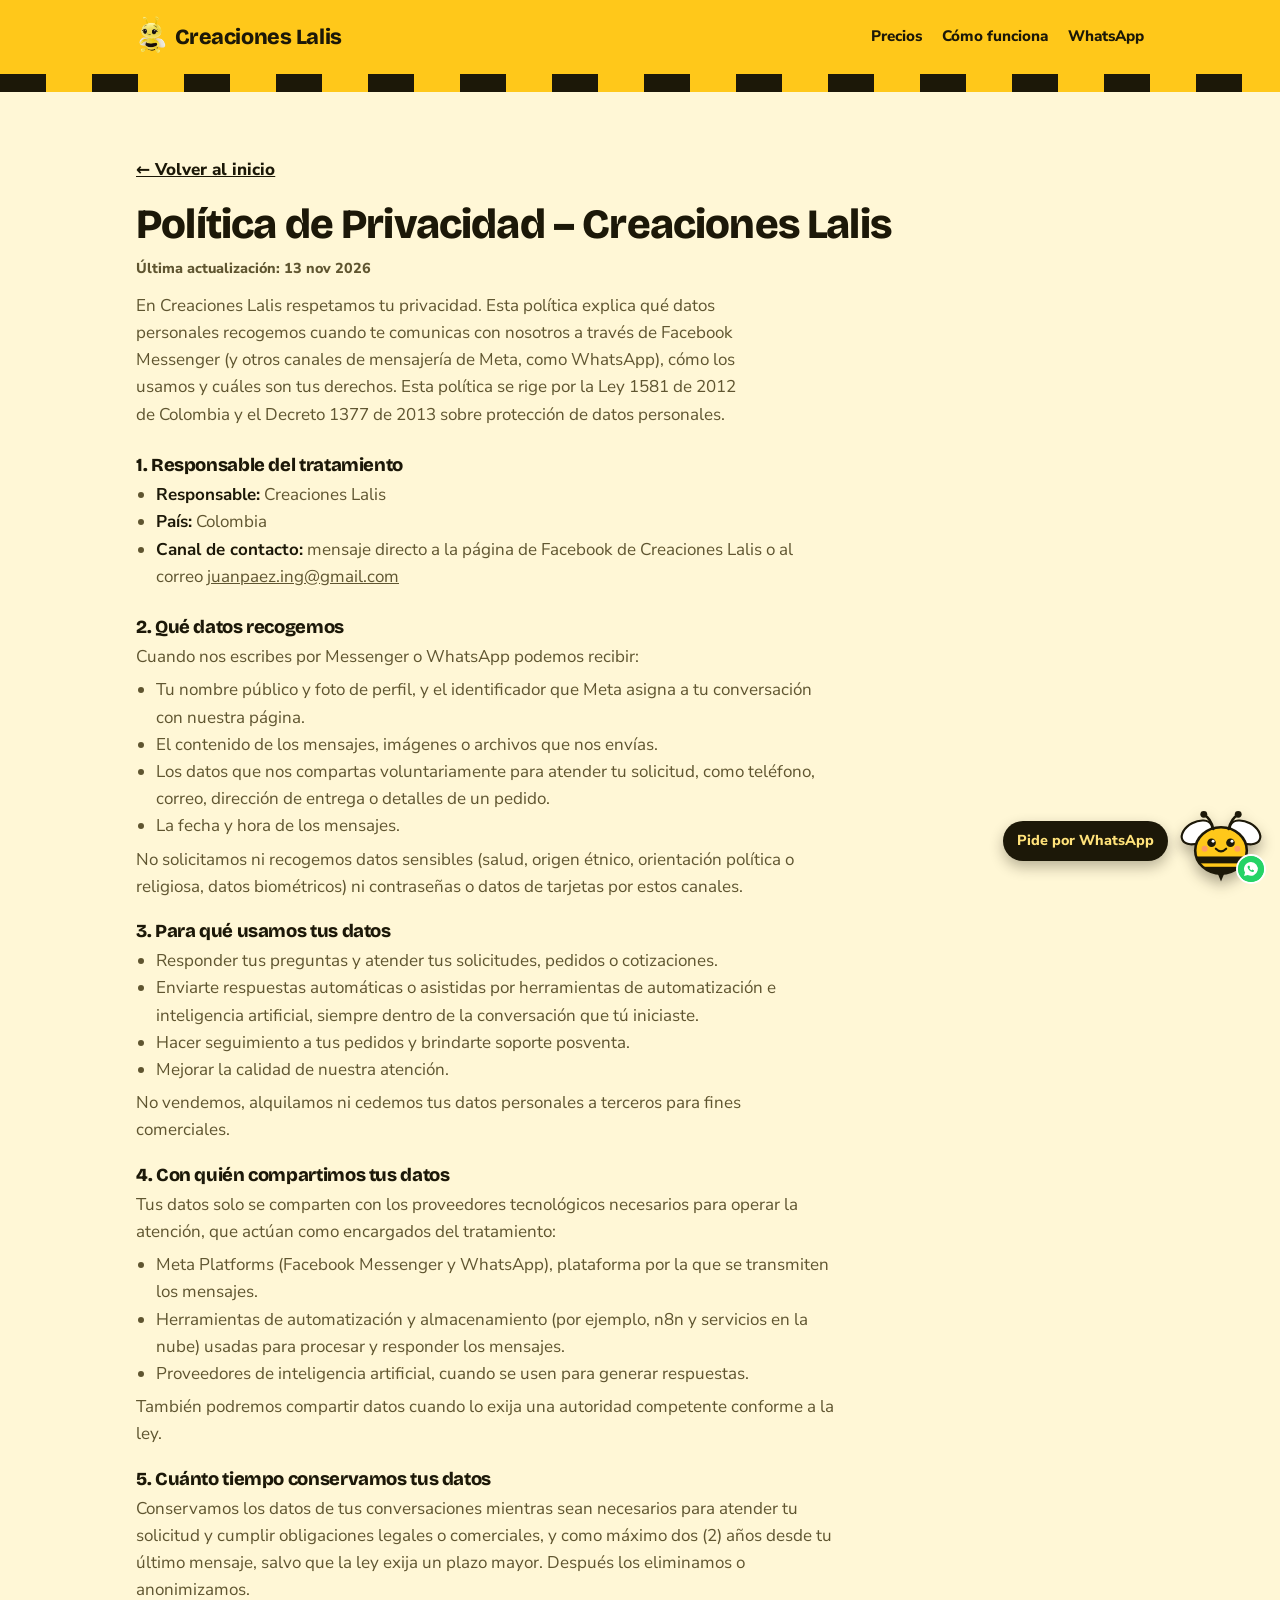
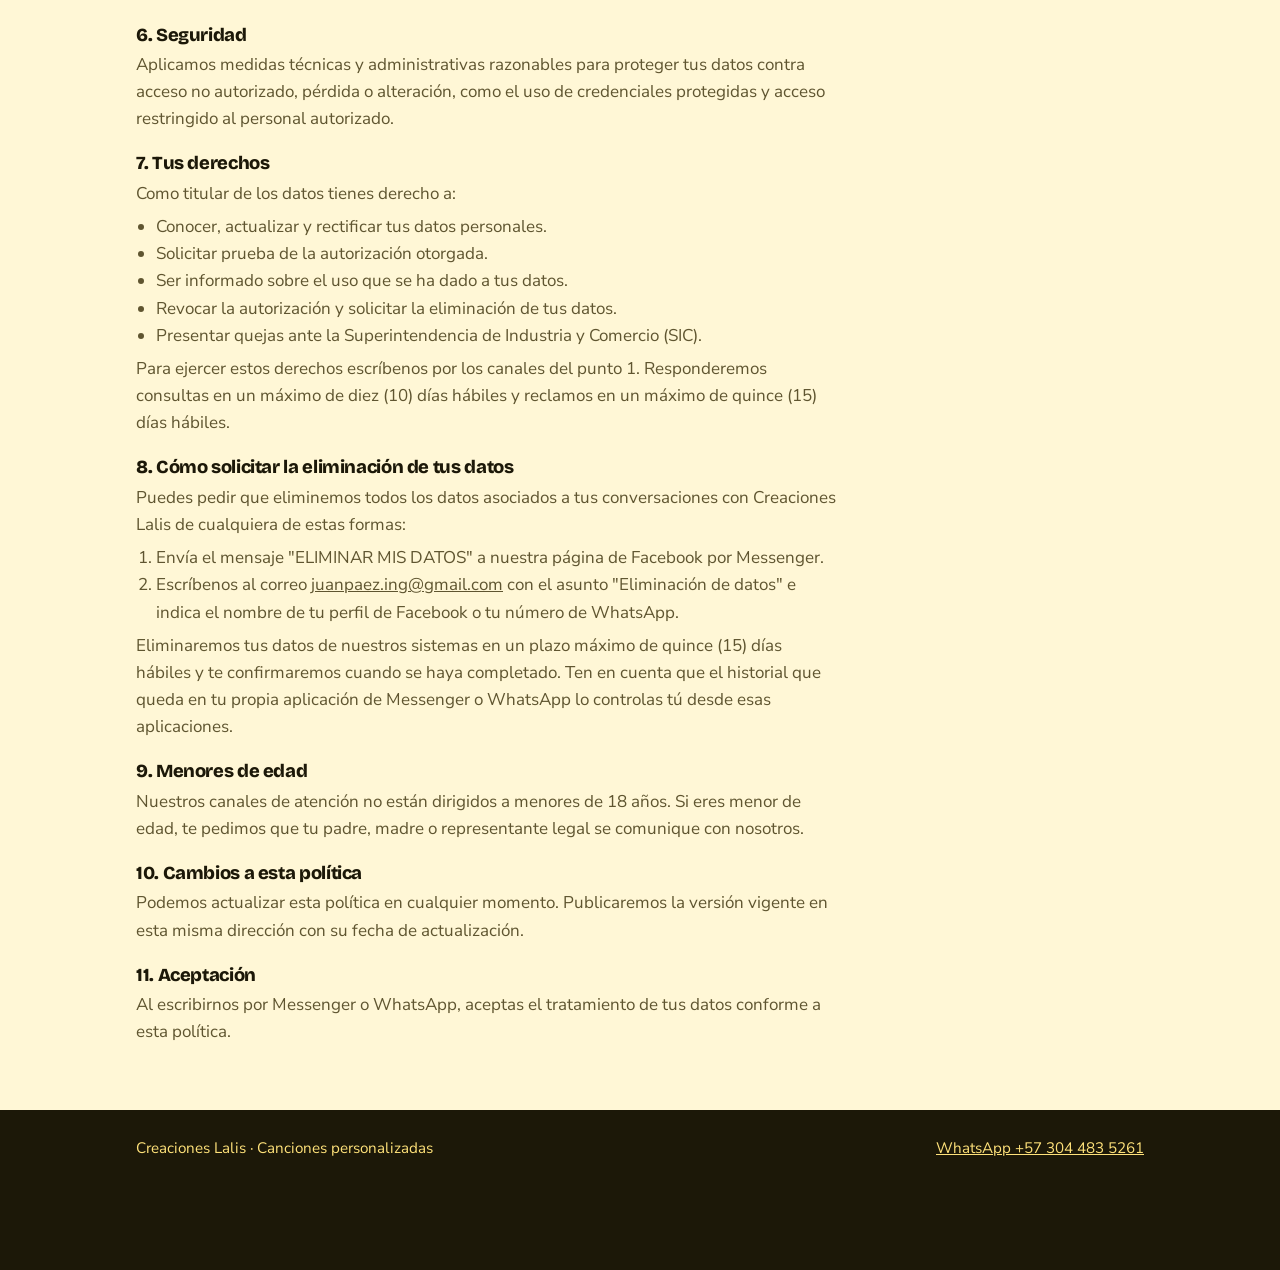
==== privacidad.html @ 0eedb2d9 "Página de Creaciones Lalis: canciones personalizadas Landing con precios, pedidos por WhatsApp, anim" ====
<!DOCTYPE html>
<html lang="es">
<head>
<meta charset="utf-8">
<meta name="viewport" content="width=device-width, initial-scale=1">
<meta name="description" content="Política de privacidad y tratamiento de datos de Creaciones Lalis.">
<link rel="icon" type="image/png" href="abeja.png">
<title>Política de privacidad · Creaciones Lalis</title>
<meta name="claude:viewport-fit-sides" content="cover">
<link rel="stylesheet" href="https://fonts.googleapis.com/css2?family=Bricolage+Grotesque:opsz,wght@12..96,500;12..96,800&family=Nunito+Sans:opsz,wght@6..12,400;6..12,600;6..12,800&display=swap">
<link rel="stylesheet" href="styles.css?v=5">

<header class="top">
  <div class="wrap">
    <a class="brand" href="index.html"><img src="abeja.png" width="234" height="351" alt="">Creaciones Lalis</a>
    <nav aria-label="Secciones">
      <a href="index.html#precios">Precios</a>
      <a href="index.html#como-funciona">Cómo funciona</a>
      <a href="https://wa.me/573044835261" target="_blank" rel="noopener">WhatsApp</a>
    </nav>
  </div>
</header>
<div class="stripes" aria-hidden="true"></div>

<main>
  <section class="privacy" id="privacidad">
    <div class="wrap">
      <a class="back" href="index.html">← Volver al inicio</a>
      <h1 class="page">Política de Privacidad – Creaciones Lalis</h1>
      <p class="updated">Última actualización: 13 nov 2026</p>
      <p class="lead">En Creaciones Lalis respetamos tu privacidad. Esta política explica qué datos personales recogemos cuando te comunicas con nosotros a través de Facebook Messenger (y otros canales de mensajería de Meta, como WhatsApp), cómo los usamos y cuáles son tus derechos. Esta política se rige por la Ley 1581 de 2012 de Colombia y el Decreto 1377 de 2013 sobre protección de datos personales.</p>
      <div class="cols">
        <div>
          <h3>1. Responsable del tratamiento</h3>
          <ul>
            <li><strong>Responsable:</strong> Creaciones Lalis</li>
            <li><strong>País:</strong> Colombia</li>
            <li><strong>Canal de contacto:</strong> mensaje directo a la página de Facebook de Creaciones Lalis o al correo <a href="mailto:juanpaez.ing@gmail.com">juanpaez.ing@gmail.com</a></li>
          </ul>
        </div>
        <div>
          <h3>2. Qué datos recogemos</h3>
          <p>Cuando nos escribes por Messenger o WhatsApp podemos recibir:</p>
          <ul>
            <li>Tu nombre público y foto de perfil, y el identificador que Meta asigna a tu conversación con nuestra página.</li>
            <li>El contenido de los mensajes, imágenes o archivos que nos envías.</li>
            <li>Los datos que nos compartas voluntariamente para atender tu solicitud, como teléfono, correo, dirección de entrega o detalles de un pedido.</li>
            <li>La fecha y hora de los mensajes.</li>
          </ul>
          <p>No solicitamos ni recogemos datos sensibles (salud, origen étnico, orientación política o religiosa, datos biométricos) ni contraseñas o datos de tarjetas por estos canales.</p>
        </div>
        <div>
          <h3>3. Para qué usamos tus datos</h3>
          <ul>
            <li>Responder tus preguntas y atender tus solicitudes, pedidos o cotizaciones.</li>
            <li>Enviarte respuestas automáticas o asistidas por herramientas de automatización e inteligencia artificial, siempre dentro de la conversación que tú iniciaste.</li>
            <li>Hacer seguimiento a tus pedidos y brindarte soporte posventa.</li>
            <li>Mejorar la calidad de nuestra atención.</li>
          </ul>
          <p>No vendemos, alquilamos ni cedemos tus datos personales a terceros para fines comerciales.</p>
        </div>
        <div>
          <h3>4. Con quién compartimos tus datos</h3>
          <p>Tus datos solo se comparten con los proveedores tecnológicos necesarios para operar la atención, que actúan como encargados del tratamiento:</p>
          <ul>
            <li>Meta Platforms (Facebook Messenger y WhatsApp), plataforma por la que se transmiten los mensajes.</li>
            <li>Herramientas de automatización y almacenamiento (por ejemplo, n8n y servicios en la nube) usadas para procesar y responder los mensajes.</li>
            <li>Proveedores de inteligencia artificial, cuando se usen para generar respuestas.</li>
          </ul>
          <p>También podremos compartir datos cuando lo exija una autoridad competente conforme a la ley.</p>
        </div>
        <div>
          <h3>5. Cuánto tiempo conservamos tus datos</h3>
          <p>Conservamos los datos de tus conversaciones mientras sean necesarios para atender tu solicitud y cumplir obligaciones legales o comerciales, y como máximo dos (2) años desde tu último mensaje, salvo que la ley exija un plazo mayor. Después los eliminamos o anonimizamos.</p>
        </div>
        <div>
          <h3>6. Seguridad</h3>
          <p>Aplicamos medidas técnicas y administrativas razonables para proteger tus datos contra acceso no autorizado, pérdida o alteración, como el uso de credenciales protegidas y acceso restringido al personal autorizado.</p>
        </div>
        <div>
          <h3>7. Tus derechos</h3>
          <p>Como titular de los datos tienes derecho a:</p>
          <ul>
            <li>Conocer, actualizar y rectificar tus datos personales.</li>
            <li>Solicitar prueba de la autorización otorgada.</li>
            <li>Ser informado sobre el uso que se ha dado a tus datos.</li>
            <li>Revocar la autorización y solicitar la eliminación de tus datos.</li>
            <li>Presentar quejas ante la Superintendencia de Industria y Comercio (SIC).</li>
          </ul>
          <p>Para ejercer estos derechos escríbenos por los canales del punto 1. Responderemos consultas en un máximo de diez (10) días hábiles y reclamos en un máximo de quince (15) días hábiles.</p>
        </div>
        <div>
          <h3>8. Cómo solicitar la eliminación de tus datos</h3>
          <p>Puedes pedir que eliminemos todos los datos asociados a tus conversaciones con Creaciones Lalis de cualquiera de estas formas:</p>
          <ol>
            <li>Envía el mensaje "ELIMINAR MIS DATOS" a nuestra página de Facebook por Messenger.</li>
            <li>Escríbenos al correo <a href="mailto:juanpaez.ing@gmail.com">juanpaez.ing@gmail.com</a> con el asunto "Eliminación de datos" e indica el nombre de tu perfil de Facebook o tu número de WhatsApp.</li>
          </ol>
          <p>Eliminaremos tus datos de nuestros sistemas en un plazo máximo de quince (15) días hábiles y te confirmaremos cuando se haya completado. Ten en cuenta que el historial que queda en tu propia aplicación de Messenger o WhatsApp lo controlas tú desde esas aplicaciones.</p>
        </div>
        <div>
          <h3>9. Menores de edad</h3>
          <p>Nuestros canales de atención no están dirigidos a menores de 18 años. Si eres menor de edad, te pedimos que tu padre, madre o representante legal se comunique con nosotros.</p>
        </div>
        <div>
          <h3>10. Cambios a esta política</h3>
          <p>Podemos actualizar esta política en cualquier momento. Publicaremos la versión vigente en esta misma dirección con su fecha de actualización.</p>
        </div>
        <div>
          <h3>11. Aceptación</h3>
          <p>Al escribirnos por Messenger o WhatsApp, aceptas el tratamiento de tus datos conforme a esta política.</p>
        </div>
      </div>
    </div>
  </section>
</main>

<footer>
  <div class="wrap">
    <span>Creaciones Lalis · Canciones personalizadas</span>
    <a href="https://wa.me/573044835261" target="_blank" rel="noopener">WhatsApp +57 304 483 5261</a>
  </div>
</footer>

<a class="abejita-boton" style="position:fixed;right:16px;bottom:16px;z-index:9999;display:flex" href="https://wa.me/573044835261?text=Hola%2C%20quiero%20pedir%20una%20canci%C3%B3n%20personalizada." target="_blank" rel="noopener" aria-label="Pedir por WhatsApp">
  <span class="abejita-texto">Pide por WhatsApp</span>
  <span class="abejita-circulo">
    <svg class="abejita-dibujo" viewBox="0 0 100 100" aria-hidden="true">
      <defs><clipPath id="abejita-cuerpo"><ellipse cx="50" cy="61" rx="30" ry="27"/></clipPath></defs>
      <path d="M45 85 L50 97 L55 85 Z" fill="#1c1808"/>
      <g class="ala ala-izq"><ellipse cx="22" cy="40" rx="19" ry="12" transform="rotate(-28 22 40)" fill="#ffffff" stroke="#1c1808" stroke-width="2.5"/></g>
      <g class="ala ala-der"><ellipse cx="78" cy="40" rx="19" ry="12" transform="rotate(28 78 40)" fill="#ffffff" stroke="#1c1808" stroke-width="2.5"/></g>
      <ellipse cx="50" cy="61" rx="30" ry="27" fill="#ffc81a"/>
      <g clip-path="url(#abejita-cuerpo)" fill="#1c1808"><rect x="15" y="68" width="70" height="8"/><rect x="15" y="80" width="70" height="8"/></g>
      <ellipse cx="50" cy="61" rx="30" ry="27" fill="none" stroke="#1c1808" stroke-width="3"/>
      <path d="M41 36 Q38 24 31 20 M59 36 Q62 24 69 20" fill="none" stroke="#1c1808" stroke-width="3" stroke-linecap="round"/>
      <circle cx="30" cy="19" r="4" fill="#1c1808"/><circle cx="70" cy="19" r="4" fill="#1c1808"/>
      <circle cx="39" cy="52" r="5" fill="#1c1808"/><circle cx="61" cy="52" r="5" fill="#1c1808"/>
      <circle cx="40.8" cy="50.2" r="1.7" fill="#ffffff"/><circle cx="62.8" cy="50.2" r="1.7" fill="#ffffff"/>
      <circle cx="31" cy="59" r="3.5" fill="#ff8f7a" opacity="0.75"/><circle cx="69" cy="59" r="3.5" fill="#ff8f7a" opacity="0.75"/>
      <path d="M44 59 Q50 65 56 59" fill="none" stroke="#1c1808" stroke-width="2.5" stroke-linecap="round"/>
    </svg>
    <svg class="abejita-sello" viewBox="0 0 24 24" aria-hidden="true"><circle cx="12" cy="12" r="12" fill="#25d366"/><path fill="#fff" d="M12 5.5a6.4 6.4 0 0 0-5.5 9.7L5.6 18.5l3.4-.9A6.4 6.4 0 1 0 12 5.5z"/><path fill="#25d366" d="M9.6 8.9c-.3 0-.6.4-.7.9-.2 1 .4 2.300 1.500 3.400 1.100 1.100 2.400 1.700 3.400 1.500.5-.1.900-.4.900-.7v-.9l-1.500-.6-.6.7c-.9-.3-1.800-1.200-2.100-2.100l.7-.6-.6-1.500z"/></svg>
  </span>
</a>
</html>
---- styles.css ----
/* Layout: bandas de ancho completo (miel / panal / negro abeja) con un contenedor central de 1040px;
   el panal de hexágonos del hero y la franja rayada son los únicos adornos. */
:root {
  --bg: #fff7d6;
  --surface: #fffdf3;
  --fg: #1c1808;
  --muted: #5f5530;
  --line: #e6d48a;
  --honey: #ffc81a;
  --honey-deep: #e89c00;
  --on-honey: #1c1808;
  --ink: #1c1808;
  --on-ink: #ffe27a;
  --focus: #7a4b00;
  --display: "Bricolage Grotesque", "Trebuchet MS", system-ui, sans-serif;
  --body: "Nunito Sans", "Segoe UI", system-ui, sans-serif;
}
@media (prefers-color-scheme: dark) {
  :root:not([data-theme="light"]) {
    --bg: #15120a; --surface: #211c0e; --fg: #fdf1c4; --muted: #c2b47e; --line: #4a3f1a;
    --honey: #ffc81a; --honey-deep: #ffb300; --on-honey: #1c1808;
    --ink: #0b0904; --on-ink: #ffe27a; --focus: #ffe27a; color-scheme: dark;
  }
}
:root[data-theme="dark"] {
  --bg: #15120a; --surface: #211c0e; --fg: #fdf1c4; --muted: #c2b47e; --line: #4a3f1a;
  --honey: #ffc81a; --honey-deep: #ffb300; --on-honey: #1c1808;
  --ink: #0b0904; --on-ink: #ffe27a; --focus: #ffe27a; color-scheme: dark;
}

* { box-sizing: border-box; }
html { scroll-behavior: smooth; }
body { margin: 0; background: var(--bg); color: var(--fg); font-family: var(--body); font-size: 17px; line-height: 1.6; }
.wrap { max-width: 1040px; margin-inline: auto; padding-left: max(16px, env(safe-area-inset-left, 0px)); padding-right: max(16px, env(safe-area-inset-right, 0px)); }
h1, h2, h3 { font-family: var(--display); font-weight: 800; line-height: 1.05; margin: 0; text-wrap: balance; letter-spacing: -0.02em; }
h2, h1.page { font-size: clamp(1.8rem, 4.5vw, 2.6rem); }
p { margin: 0; }
a { color: inherit; }
:focus-visible { outline: 3px solid var(--focus); outline-offset: 3px; border-radius: 4px; }

/* Encabezado */
.top { background: var(--honey); color: var(--on-honey); }
.top .wrap { display: flex; flex-wrap: wrap; align-items: center; justify-content: space-between; gap: 8px 24px; padding-block: 14px; }
.brand { font-family: var(--display); font-weight: 800; font-size: 1.35rem; text-decoration: none; letter-spacing: -0.02em; }
.top nav { display: flex; flex-wrap: wrap; gap: 4px 20px; font-weight: 800; font-size: 0.95rem; }
.top nav a { text-decoration: none; border-bottom: 2px solid transparent; }
.top nav a:hover { border-bottom-color: var(--on-honey); }

/* Hero */
.hero { background: var(--honey); color: var(--on-honey); }
.hero .wrap { display: grid; grid-template-columns: 1.25fr 1fr; gap: 32px; align-items: center; padding-block: 40px 56px; }
.hero h1 { font-size: clamp(2.5rem, 7.5vw, 4.6rem); }
.hero p { font-size: 1.15rem; max-width: 46ch; margin-top: 20px; }
.cta-row { display: flex; flex-wrap: wrap; gap: 12px; margin-top: 28px; }
.btn { display: inline-block; font-family: var(--body); font-weight: 800; font-size: 1rem; text-decoration: none; padding: 13px 22px; border-radius: 999px; border: 2px solid var(--ink); cursor: pointer; }
.btn-dark { background: var(--ink); color: var(--on-ink); }
.btn-dark:hover { background: #3a3110; }
.btn-line { background: transparent; color: var(--on-honey); }
.btn-line:hover { background: rgba(28, 24, 8, 0.1); }
.btn:disabled, .btn[aria-disabled="true"] { opacity: 0.45; cursor: not-allowed; pointer-events: none; }

.mascot { margin: 0; max-width: 400px; width: 100%; justify-self: center; }
.mascot img { display: block; width: 100%; height: auto; filter: drop-shadow(0 18px 14px rgba(28, 24, 8, 0.28)); }
.mascot.small { max-width: 190px; justify-self: start; }
.brand { display: inline-flex; align-items: center; gap: 8px; }
.brand img { width: auto; height: 46px; }

.stripes { height: 18px; background: repeating-linear-gradient(90deg, var(--ink) 0 46px, var(--honey) 46px 92px); }

/* Secciones */
section .wrap { padding-block: 64px; }
.lead { color: var(--muted); max-width: 60ch; margin-top: 12px; }

/* Precios */
.plans { display: grid; grid-template-columns: repeat(3, 1fr); gap: 18px; margin-top: 32px; align-items: stretch; }
.plan { background: var(--surface); border: 2px solid var(--line); border-radius: 22px; padding: 26px 24px; display: flex; flex-direction: column; gap: 14px; min-width: 0; }
.plan h3 { font-size: 1.35rem; }
.price { font-family: var(--display); font-weight: 800; font-size: 3rem; line-height: 1; font-variant-numeric: tabular-nums; letter-spacing: -0.03em; }
.price small { font-family: var(--body); font-size: 0.9rem; font-weight: 800; letter-spacing: 0.06em; margin-left: 6px; }
.plan ul { list-style: none; margin: 0; padding: 0; display: grid; gap: 8px; flex: 1; }
.plan li { padding-left: 22px; position: relative; }
.plan li::before { content: ""; position: absolute; left: 0; top: 0.5em; width: 11px; height: 12px; background: var(--honey-deep); clip-path: polygon(50% 0, 100% 25%, 100% 75%, 50% 100%, 0 75%, 0 25%); }
.plan .btn { text-align: center; border-color: var(--fg); color: var(--fg); background: transparent; }
.plan .btn:hover { background: var(--honey); color: var(--on-honey); border-color: var(--honey); }
.plan.star { background: var(--ink); color: var(--on-ink); border-color: var(--ink); }
.plan.star li::before { background: var(--honey); }
.plan.star .btn { background: var(--honey); color: var(--on-honey); border-color: var(--honey); }
.tag { align-self: flex-start; font-size: 0.75rem; font-weight: 800; letter-spacing: 0.1em; text-transform: uppercase; background: var(--honey); color: var(--on-honey); padding: 3px 10px; border-radius: 999px; }

/* Pasos */
.how { background: var(--surface); border-block: 2px solid var(--line); }
.steps { list-style: none; margin: 32px 0 0; padding: 0; display: grid; grid-template-columns: repeat(3, 1fr); gap: 28px; counter-reset: paso; }
.steps li { counter-increment: paso; min-width: 0; }
.steps li::before { content: counter(paso); display: grid; place-items: center; width: 54px; aspect-ratio: 1 / 1.1547; clip-path: polygon(50% 0, 100% 25%, 100% 75%, 50% 100%, 0 75%, 0 25%); background: var(--honey); color: var(--on-honey); font-family: var(--display); font-weight: 800; font-size: 1.5rem; margin-bottom: 14px; }
.steps h3 { font-size: 1.25rem; margin-bottom: 6px; }
.steps p { color: var(--muted); }

/* Cierre */
.final .wrap { display: grid; grid-template-columns: auto 1fr; gap: 40px; align-items: center; }
.final-text { display: grid; gap: 18px; justify-items: start; min-width: 0; }
.final .lead { margin-top: 0; }
.final .btn-dark { border-color: var(--honey); background: var(--honey); color: var(--on-honey); font-size: 1.1rem; padding: 15px 28px; }
.final .btn-dark:hover { background: var(--honey-deep); }
.legal { font-size: 0.9rem; color: var(--muted); }

/* Privacidad */
.privacy { background: var(--bg); }
.back { display: inline-block; font-weight: 800; margin-bottom: 20px; }
.privacy .cols { display: grid; gap: 22px; margin-top: 28px; max-width: 70ch; }
.privacy h3 { font-size: 1.15rem; margin-bottom: 6px; }
.privacy ul, .privacy ol { margin: 6px 0; padding-left: 20px; }
.privacy .updated { font-weight: 800; font-size: 0.9rem; margin-top: 10px; color: var(--muted); }
.privacy a { overflow-wrap: anywhere; }
.privacy p, .privacy li { color: var(--muted); }
.privacy strong { color: var(--fg); }

footer { background: var(--ink); color: var(--on-ink); }
footer .wrap { padding-block: 26px; display: flex; flex-wrap: wrap; justify-content: space-between; gap: 8px 24px; font-size: 0.95rem; }

@media (max-width: 780px) {
  .hero .wrap { grid-template-columns: 1fr; }
  .plans, .steps { grid-template-columns: 1fr; }
  .mascot { max-width: 260px; }
  .final .wrap { grid-template-columns: 1fr; gap: 28px; }
  .mascot.small { max-width: 150px; }
  section .wrap { padding-block: 48px; }
}

/* Botón flotante de WhatsApp */
.abejita-boton { position: fixed; z-index: 30; right: calc(16px + env(safe-area-inset-right, 0px)); bottom: calc(16px + env(safe-area-inset-bottom, 0px)); display: flex; align-items: center; gap: 10px; text-decoration: none; }
.abejita-circulo { position: relative; display: block; width: 86px; height: 86px; }
.abejita-dibujo { display: block; width: 100%; height: 100%; overflow: visible; filter: drop-shadow(0 7px 7px rgba(28, 24, 8, 0.35)); }
.abejita-sello { position: absolute; right: -2px; bottom: 0; width: 30px; height: 30px; border-radius: 50%; border: 2px solid #ffffff; background: #25d366; }
.abejita-texto { background: var(--ink); color: var(--on-ink); font-weight: 800; font-size: 0.9rem; padding: 8px 14px; border-radius: 999px; box-shadow: 0 6px 14px rgba(28, 24, 8, 0.3); }
footer .wrap { padding-bottom: 110px; }
@media (max-width: 560px) { .abejita-texto { display: none; } }

/* Promesa de pago en el hero */
.hero .promesa { display: inline-flex; align-items: center; gap: 10px; margin: 0 0 22px; max-width: none; background: var(--ink); color: var(--on-ink); font-weight: 800; font-size: 1.05rem; line-height: 1.25; padding: 10px 18px 10px 10px; border-radius: 999px; position: relative; overflow: hidden; box-shadow: 5px 5px 0 rgba(28, 24, 8, 0.25); }
.promesa svg { width: 30px; height: 30px; flex: none; }
.promesa circle { fill: #25d366; }
.promesa path { fill: none; stroke: #ffffff; stroke-width: 3; stroke-linecap: round; stroke-linejoin: round; stroke-dasharray: 20; stroke-dashoffset: 0; }
.lead strong { color: var(--fg); }

/* Animaciones */
.sky { display: none; }
.btn { position: relative; overflow: hidden; transition: transform 0.18s ease, background-color 0.18s ease, color 0.18s ease; }
.hero .btn-dark { --ring: rgba(28, 24, 8, 0.4); }
.final .btn-dark, .plan.star .btn { --ring: rgba(255, 200, 26, 0.55); }

@media (prefers-reduced-motion: no-preference) {
  /* Botones: se levantan al pasar el cursor, laten y les cruza un brillo */
  .btn:hover { transform: translateY(-3px) scale(1.04); }
  .btn:active { transform: translateY(0) scale(0.97); }
  .btn-dark, .plan.star .btn { animation: latido 2.2s ease-out infinite; }
  @keyframes latido {
    0% { box-shadow: 0 0 0 0 var(--ring); }
    70%, 100% { box-shadow: 0 0 0 16px transparent; }
  }
  .btn-dark::after, .plan .btn::after {
    content: ""; position: absolute; top: 0; bottom: 0; left: -60%; width: 40%;
    background: linear-gradient(100deg, transparent, rgba(255, 255, 255, 0.55), transparent);
    transform: skewX(-20deg); animation: brillo 3.4s ease-in-out infinite; pointer-events: none;
  }
  .plan .btn::after { animation-delay: 1.1s; }
  @keyframes brillo { 0%, 55% { left: -60%; } 100% { left: 130%; } }

  /* Hero: el texto entra y el astronauta flota */
  .hero h1, .hero p, .hero .cta-row { animation: entrar 0.7s cubic-bezier(0.2, 0.8, 0.2, 1) backwards; }
  .hero p { animation-delay: 0.12s; }
  .hero .cta-row { animation-delay: 0.24s; }
  @keyframes entrar { from { opacity: 0; transform: translateY(22px); } }
  .mascot img { animation: flotar 4.5s ease-in-out infinite; }
  .mascot.small img { animation-duration: 3.6s; }
  @keyframes flotar { 0%, 100% { transform: translateY(0) rotate(-2deg); } 50% { transform: translateY(-16px) rotate(2deg); } }

  /* Franja de abeja en movimiento */
  .stripes { animation: franja 2.5s linear infinite; }
  @keyframes franja { to { background-position: 92px 0; } }

  /* Botón flotante: late, la abeja se mece y crece al pasar el cursor */
  .abejita-circulo { transition: transform 0.2s ease; }
  .abejita-boton:hover .abejita-circulo { transform: scale(1.12) rotate(-6deg); }
  .abejita-dibujo { animation: mecer 2.4s ease-in-out infinite; }
  .abejita-dibujo .ala { animation: batir 0.16s linear infinite alternate; }
  .abejita-dibujo .ala-izq { transform-origin: 40px 46px; }
  .abejita-dibujo .ala-der { transform-origin: 60px 46px; }
  .abejita-sello { animation: latido-abejita 2.2s ease-out infinite; }
  @keyframes latido-abejita {
    0% { box-shadow: 0 0 0 0 rgba(37, 211, 102, 0.7); }
    70%, 100% { box-shadow: 0 0 0 14px rgba(37, 211, 102, 0); }
  }
  @keyframes mecer { 0%, 100% { transform: translateY(0) rotate(-5deg); } 50% { transform: translateY(-7px) rotate(5deg); } }
  @keyframes batir { from { transform: rotate(0deg) scaleY(1); } to { transform: rotate(0deg) scaleY(0.55); } }

  /* Promesa de pago: entra rebotando, se sacude cada tanto, el chulo se dibuja y le cruza un brillo */
  .hero .promesa { animation: caer 0.8s cubic-bezier(0.3, 1.6, 0.5, 1) backwards, sacudir 4s ease-in-out 1.2s infinite; transform-origin: 20% 50%; }
  .promesa svg { animation: saltar 4s ease-in-out 1.2s infinite; }
  .promesa path { animation: chulo 4s ease-out 0.5s infinite; }
  .promesa::after { content: ""; position: absolute; top: 0; bottom: 0; left: -40%; width: 30%; background: linear-gradient(100deg, transparent, rgba(255, 226, 122, 0.5), transparent); transform: skewX(-20deg); animation: brillo 4s ease-in-out infinite; }
  @keyframes caer { from { opacity: 0; transform: translateY(-40px) rotate(-8deg) scale(0.7); } }
  @keyframes sacudir { 0%, 12%, 100% { transform: rotate(0) scale(1); } 2% { transform: rotate(-3deg) scale(1.05); } 5% { transform: rotate(3deg) scale(1.05); } 8% { transform: rotate(-2deg) scale(1.03); } }
  @keyframes saltar { 0%, 14%, 100% { transform: scale(1); } 6% { transform: scale(1.3); } }
  @keyframes chulo { 0% { stroke-dashoffset: 20; } 12%, 100% { stroke-dashoffset: 0; } }

  /* Tarjetas y pasos */
  .plan { transition: transform 0.2s ease, box-shadow 0.2s ease; }
  .plan:hover { transform: translateY(-6px); box-shadow: 0 14px 0 -6px var(--honey-deep); }
  .steps li::before { transition: transform 0.3s ease; }
  .steps li:hover::before { transform: rotate(60deg) scale(1.1); }
  .brand img { animation: flotar 3s ease-in-out infinite; }

  /* Rastro de vuelo: una abejita recorre la pantalla dejando una línea punteada */
  .sky { display: block; position: fixed; inset: 0; overflow: hidden; pointer-events: none; z-index: 20; }
  .sky svg { position: absolute; inset: 0; width: 100%; height: 100%; }
  .sky .tall { display: none; }
  @media (max-aspect-ratio: 1/1) { .sky .wide { display: none; } .sky .tall { display: block; } }
  .sky .halo { stroke: rgba(255, 255, 255, 0.2); stroke-width: 4; }
  .sky .trail { stroke: rgba(28, 24, 8, 0.35); stroke-width: 1.8; stroke-dasharray: 1 12; }
  .sky .body { fill: #ffc81a; stroke: #1c1808; stroke-width: 1.5; }
  .sky .stripe { stroke: #1c1808; stroke-width: 3; fill: none; }
  .sky .eye { fill: #1c1808; }
  .sky .wings ellipse { fill: rgba(255, 255, 255, 0.85); stroke: #1c1808; stroke-width: 1; }
  .sky .wings { transform-origin: 0 -2px; animation: aleteo 0.12s linear infinite alternate; }
  @keyframes aleteo { from { transform: scaleY(1); } to { transform: scaleY(0.45); } }
}
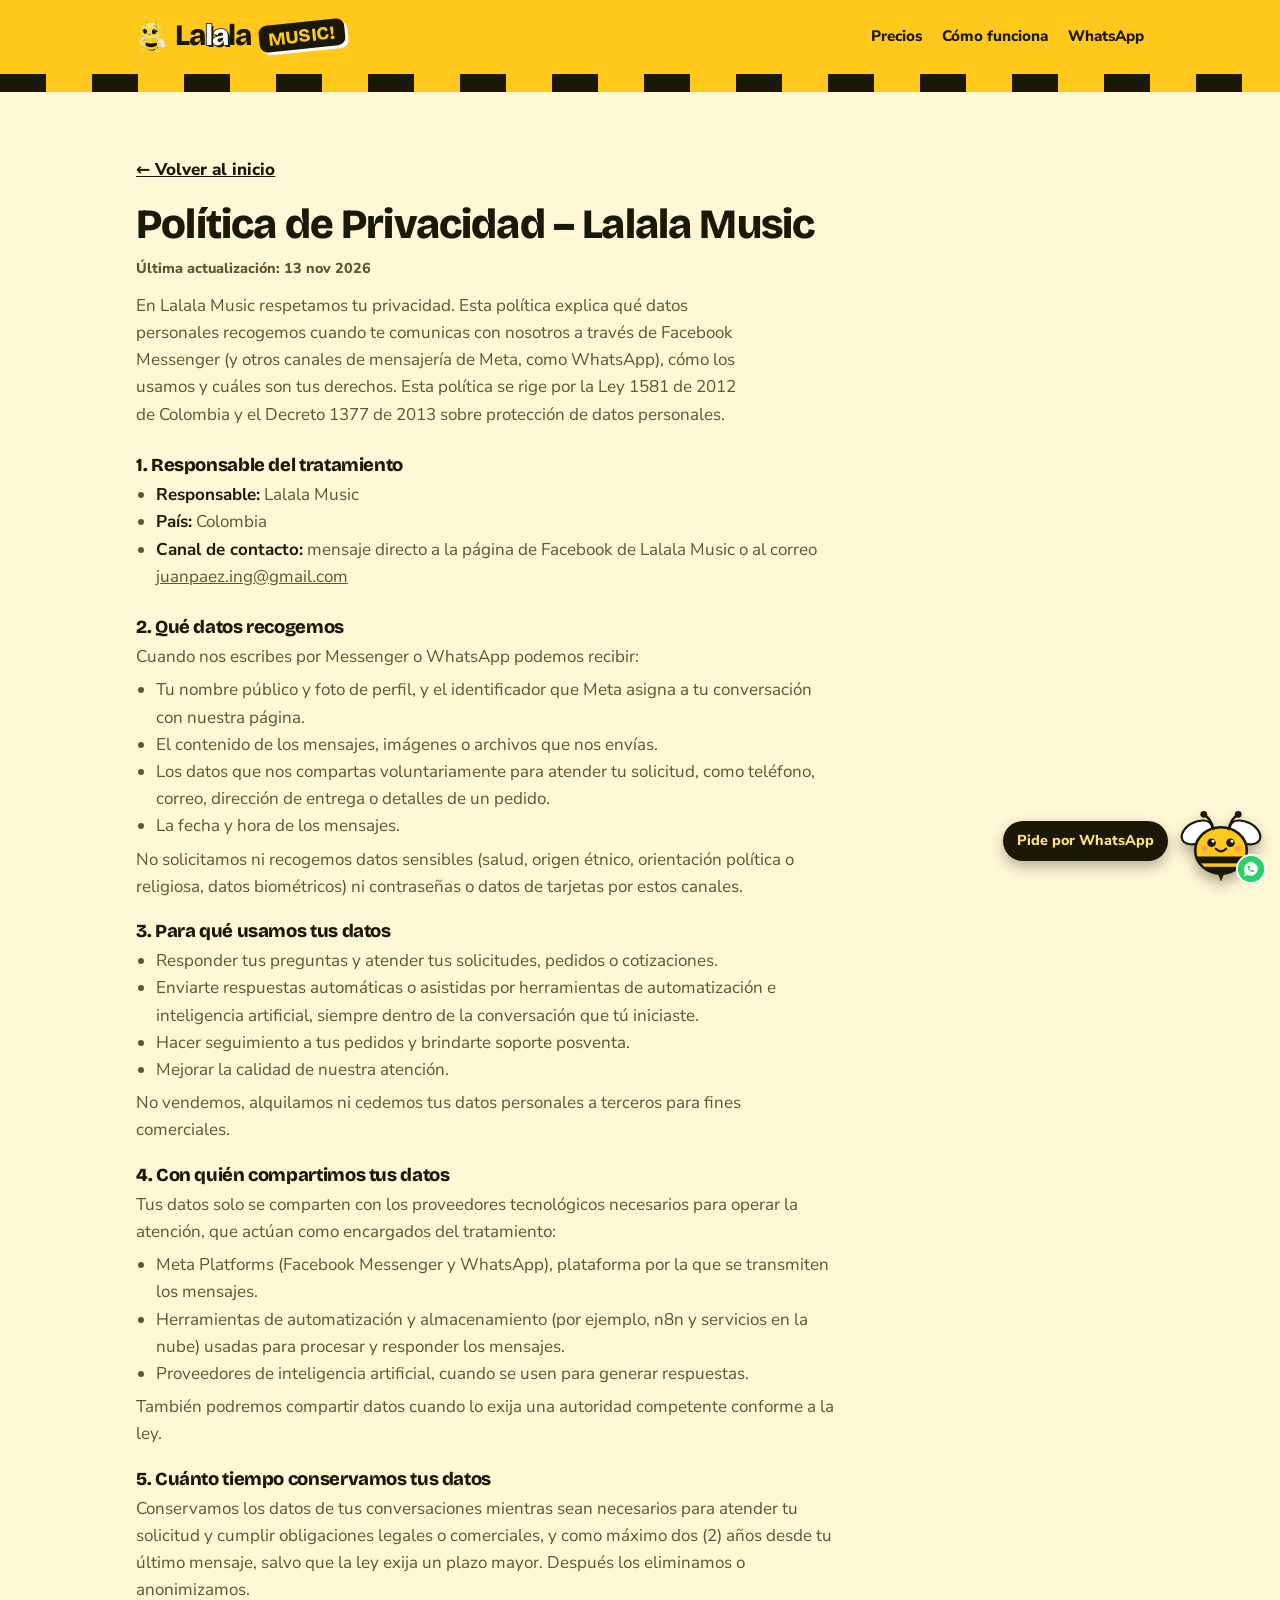
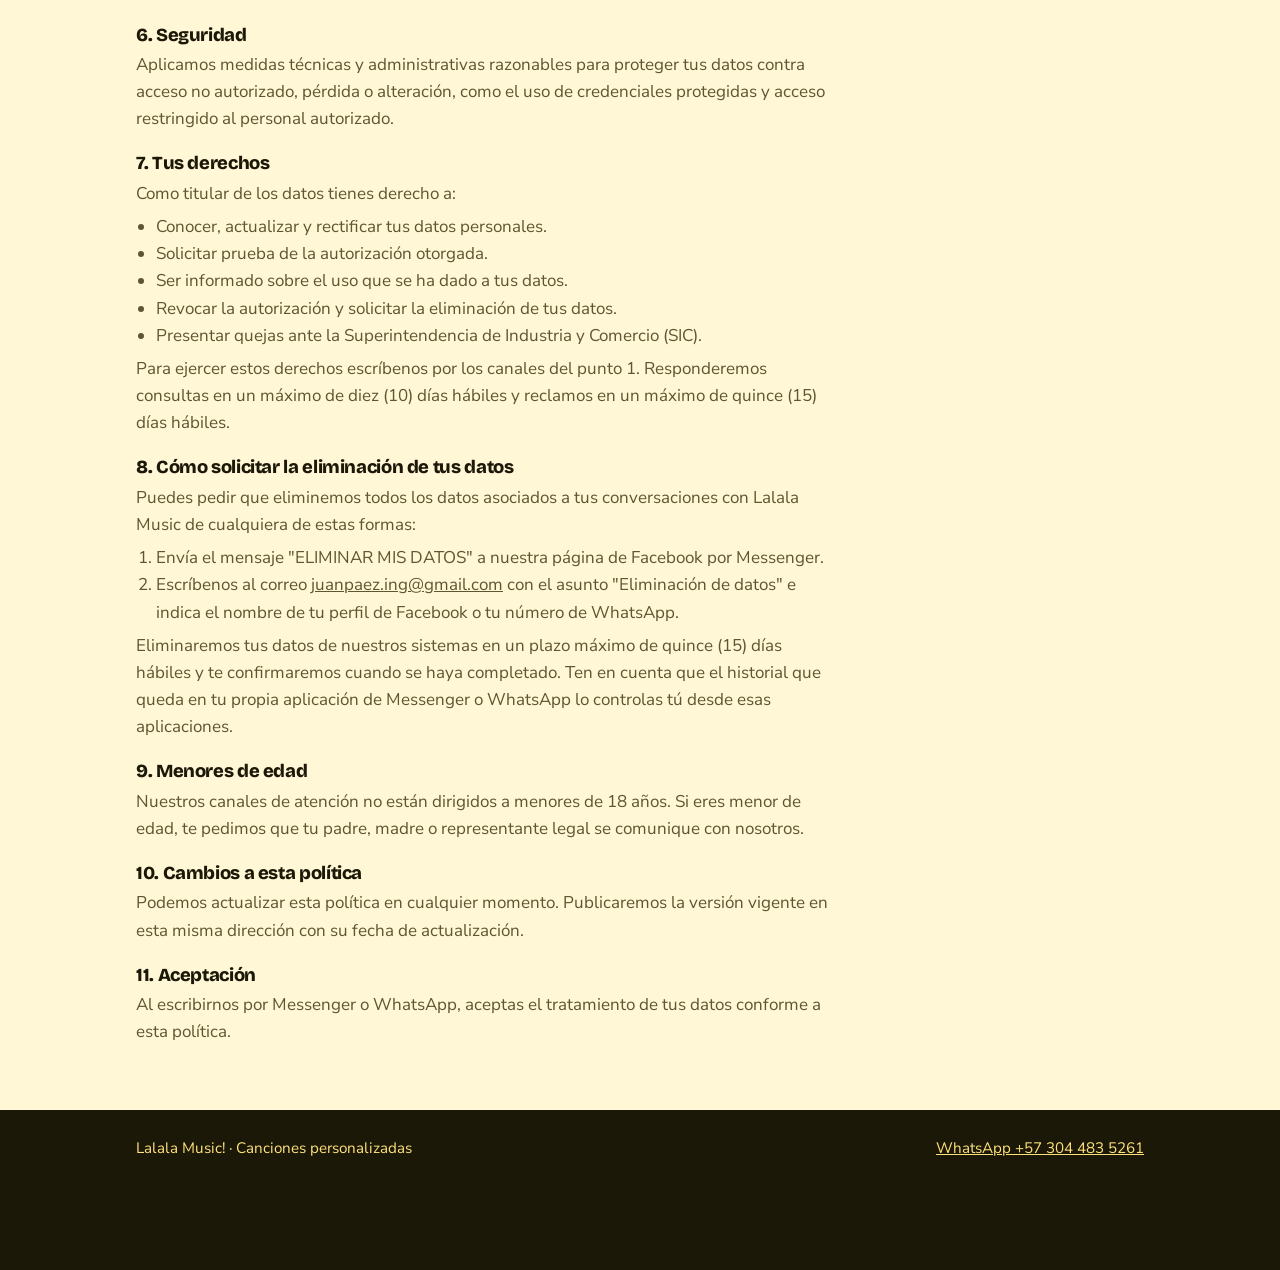
==== commit ba7870af: "Renombrar a Lalala Music! con logo animado y ajustes responsive Co-Authored-By: Claude Opus 5.5 <nor" ====
--- a/privacidad.html
+++ b/privacidad.html
@@ -3,16 +3,16 @@
 <head>
 <meta charset="utf-8">
 <meta name="viewport" content="width=device-width, initial-scale=1">
-<meta name="description" content="Política de privacidad y tratamiento de datos de Creaciones Lalis.">
+<meta name="description" content="Política de privacidad y tratamiento de datos de Lalala Music.">
 <link rel="icon" type="image/png" href="abeja.png">
-<title>Política de privacidad · Creaciones Lalis</title>
+<title>Política de privacidad · Lalala Music!</title>
 <meta name="claude:viewport-fit-sides" content="cover">
 <link rel="stylesheet" href="https://fonts.googleapis.com/css2?family=Bricolage+Grotesque:opsz,wght@12..96,500;12..96,800&family=Nunito+Sans:opsz,wght@6..12,400;6..12,600;6..12,800&display=swap">
-<link rel="stylesheet" href="styles.css?v=5">
+<link rel="stylesheet" href="styles.css?v=7">
 
 <header class="top">
   <div class="wrap">
-    <a class="brand" href="index.html"><img src="abeja.png" width="234" height="351" alt="">Creaciones Lalis</a>
+    <a class="brand" aria-label="Lalala Music!" href="index.html"><img src="abeja.png" width="234" height="351" alt=""><span class="logo"><span class="logo-la">La</span><span class="logo-la">la</span><span class="logo-la">la</span><span class="logo-music">Music!</span></span></a>
     <nav aria-label="Secciones">
       <a href="index.html#precios">Precios</a>
       <a href="index.html#como-funciona">Cómo funciona</a>
@@ -26,16 +26,16 @@
   <section class="privacy" id="privacidad">
     <div class="wrap">
       <a class="back" href="index.html">← Volver al inicio</a>
-      <h1 class="page">Política de Privacidad – Creaciones Lalis</h1>
+      <h1 class="page">Política de Privacidad – Lalala Music</h1>
       <p class="updated">Última actualización: 13 nov 2026</p>
-      <p class="lead">En Creaciones Lalis respetamos tu privacidad. Esta política explica qué datos personales recogemos cuando te comunicas con nosotros a través de Facebook Messenger (y otros canales de mensajería de Meta, como WhatsApp), cómo los usamos y cuáles son tus derechos. Esta política se rige por la Ley 1581 de 2012 de Colombia y el Decreto 1377 de 2013 sobre protección de datos personales.</p>
+      <p class="lead">En Lalala Music respetamos tu privacidad. Esta política explica qué datos personales recogemos cuando te comunicas con nosotros a través de Facebook Messenger (y otros canales de mensajería de Meta, como WhatsApp), cómo los usamos y cuáles son tus derechos. Esta política se rige por la Ley 1581 de 2012 de Colombia y el Decreto 1377 de 2013 sobre protección de datos personales.</p>
       <div class="cols">
         <div>
           <h3>1. Responsable del tratamiento</h3>
           <ul>
-            <li><strong>Responsable:</strong> Creaciones Lalis</li>
+            <li><strong>Responsable:</strong> Lalala Music</li>
             <li><strong>País:</strong> Colombia</li>
-            <li><strong>Canal de contacto:</strong> mensaje directo a la página de Facebook de Creaciones Lalis o al correo <a href="mailto:juanpaez.ing@gmail.com">juanpaez.ing@gmail.com</a></li>
+            <li><strong>Canal de contacto:</strong> mensaje directo a la página de Facebook de Lalala Music o al correo <a href="mailto:juanpaez.ing@gmail.com">juanpaez.ing@gmail.com</a></li>
           </ul>
         </div>
         <div>
@@ -91,7 +91,7 @@
         </div>
         <div>
           <h3>8. Cómo solicitar la eliminación de tus datos</h3>
-          <p>Puedes pedir que eliminemos todos los datos asociados a tus conversaciones con Creaciones Lalis de cualquiera de estas formas:</p>
+          <p>Puedes pedir que eliminemos todos los datos asociados a tus conversaciones con Lalala Music de cualquiera de estas formas:</p>
           <ol>
             <li>Envía el mensaje "ELIMINAR MIS DATOS" a nuestra página de Facebook por Messenger.</li>
             <li>Escríbenos al correo <a href="mailto:juanpaez.ing@gmail.com">juanpaez.ing@gmail.com</a> con el asunto "Eliminación de datos" e indica el nombre de tu perfil de Facebook o tu número de WhatsApp.</li>
@@ -117,7 +117,7 @@
 
 <footer>
   <div class="wrap">
-    <span>Creaciones Lalis · Canciones personalizadas</span>
+    <span>Lalala Music! · Canciones personalizadas</span>
     <a href="https://wa.me/573044835261" target="_blank" rel="noopener">WhatsApp +57 304 483 5261</a>
   </div>
 </footer>
--- a/styles.css
+++ b/styles.css
@@ -65,6 +65,12 @@
 .brand { display: inline-flex; align-items: center; gap: 8px; }
 .brand img { width: auto; height: 46px; }
 
+/* Logo: "Lalala" saltando como notas y "Music!" en sello */
+.logo { display: inline-flex; align-items: baseline; font-family: var(--display); font-weight: 800; font-size: 1.85rem; line-height: 1; letter-spacing: -0.03em; white-space: nowrap; }
+.logo-la { display: inline-block; color: var(--ink); }
+.logo-la:nth-child(2) { color: #ffffff; -webkit-text-stroke: 1.6px var(--ink); paint-order: stroke fill; text-shadow: 2px 2px 0 var(--ink); }
+.logo-music { display: inline-block; margin-left: 8px; font-size: 0.62em; letter-spacing: 0.02em; text-transform: uppercase; background: var(--ink); color: var(--honey); padding: 5px 9px 4px; border-radius: 8px; rotate: -6deg; translate: 0 -3px; box-shadow: 3px 3px 0 #ffffff; }
+
 .stripes { height: 18px; background: repeating-linear-gradient(90deg, var(--ink) 0 46px, var(--honey) 46px 92px); }
 
 /* Secciones */
@@ -133,7 +139,12 @@
 .abejita-sello { position: absolute; right: -2px; bottom: 0; width: 30px; height: 30px; border-radius: 50%; border: 2px solid #ffffff; background: #25d366; }
 .abejita-texto { background: var(--ink); color: var(--on-ink); font-weight: 800; font-size: 0.9rem; padding: 8px 14px; border-radius: 999px; box-shadow: 0 6px 14px rgba(28, 24, 8, 0.3); }
 footer .wrap { padding-bottom: 110px; }
-@media (max-width: 560px) { .abejita-texto { display: none; } }
+@media (max-width: 560px) {
+  .abejita-texto { display: none; }
+  .top nav a[href$="privacidad.html"] { display: none; }
+  .top nav { gap: 4px 18px; }
+  .logo { font-size: 1.6rem; }
+}
 
 /* Promesa de pago en el hero */
 .hero .promesa { display: inline-flex; align-items: center; gap: 10px; margin: 0 0 22px; max-width: none; background: var(--ink); color: var(--on-ink); font-weight: 800; font-size: 1.05rem; line-height: 1.25; padding: 10px 18px 10px 10px; border-radius: 999px; position: relative; overflow: hidden; box-shadow: 5px 5px 0 rgba(28, 24, 8, 0.25); }
@@ -209,6 +220,12 @@
   .steps li::before { transition: transform 0.3s ease; }
   .steps li:hover::before { transform: rotate(60deg) scale(1.1); }
   .brand img { animation: flotar 3s ease-in-out infinite; }
+  .logo-la { animation: notas 1.8s ease-in-out infinite; }
+  .logo-la:nth-child(2) { animation-delay: 0.15s; }
+  .logo-la:nth-child(3) { animation-delay: 0.3s; }
+  @keyframes notas { 0%, 60%, 100% { transform: translateY(0) rotate(0); } 20% { transform: translateY(-6px) rotate(-6deg); } 40% { transform: translateY(0) rotate(4deg); } }
+  .brand:hover .logo-music { animation: sello 0.5s ease; }
+  @keyframes sello { 50% { rotate: 6deg; scale: 1.15; } }
 
   /* Rastro de vuelo: una abejita recorre la pantalla dejando una línea punteada */
   .sky { display: block; position: fixed; inset: 0; overflow: hidden; pointer-events: none; z-index: 20; }
